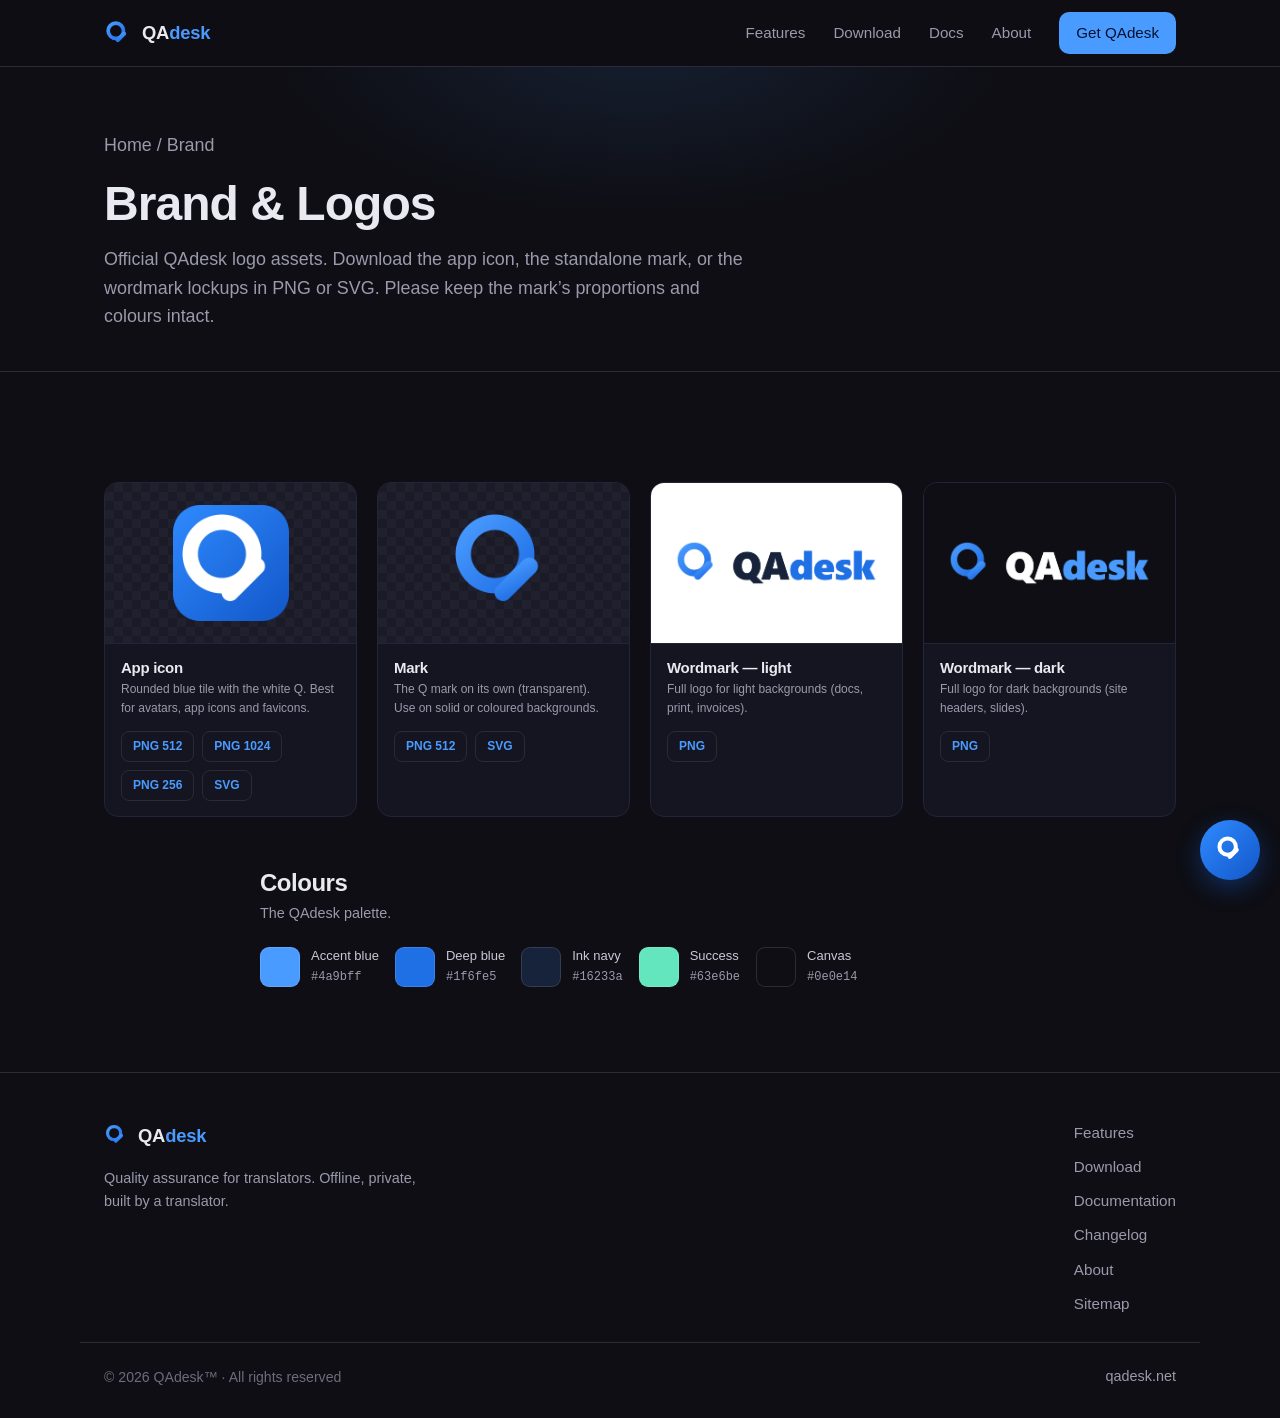
==== brand/index.html @ 5acb509c "Add /brand landing page /brand was a folder of image files with no index, so qadesk.net/brand/ retur" ====
<!DOCTYPE html>
<html lang="en">
<head>
  <meta charset="UTF-8" />
  <meta name="viewport" content="width=device-width, initial-scale=1.0" />
  <title>QAdesk — Brand &amp; Logos</title>
  <meta name="description" content="Official QAdesk logos and brand assets — download the app icon, mark, and wordmark lockups in PNG and SVG." />
  <meta property="og:title" content="QAdesk — Brand &amp; Logos" />
  <meta property="og:description" content="Official QAdesk logos and brand assets in PNG and SVG." />
  <meta property="og:type" content="website" />
  <meta property="og:image" content="https://qadesk.net/assets/og.png" />
  <meta name="twitter:card" content="summary_large_image" />
  <link rel="icon" href="data:image/svg+xml,%3Csvg%20xmlns%3D%27http%3A%2F%2Fwww.w3.org%2F2000%2Fsvg%27%20viewBox%3D%270%200%2064%2064%27%3E%3Cdefs%3E%3ClinearGradient%20id%3D%27g%27%20x1%3D%270%27%20y1%3D%270%27%20x2%3D%271%27%20y2%3D%271%27%3E%3Cstop%20offset%3D%270%27%20stop-color%3D%27%232f8bff%27%2F%3E%3Cstop%20offset%3D%271%27%20stop-color%3D%27%231257c9%27%2F%3E%3C%2FlinearGradient%3E%3C%2Fdefs%3E%3Crect%20width%3D%2764%27%20height%3D%2764%27%20rx%3D%2715%27%20fill%3D%27url%28%23g%29%27%2F%3E%3Ccircle%20cx%3D%2727%27%20cy%3D%2727%27%20r%3D%2717.5%27%20fill%3D%27none%27%20stroke%3D%27%23ffffff%27%20stroke-width%3D%278.5%27%2F%3E%3Crect%20x%3D%2734%27%20y%3D%2726%27%20width%3D%279.5%27%20height%3D%2730%27%20rx%3D%274.75%27%20fill%3D%27%23ffffff%27%20transform%3D%27rotate%2845%2038.75%2041%29%27%2F%3E%3C%2Fsvg%3E" />
  <link rel="icon" type="image/png" sizes="32x32" href="../assets/favicon-32.png" />
  <link rel="icon" type="image/png" sizes="16x16" href="../assets/favicon-16.png" />
  <link rel="apple-touch-icon" href="../assets/apple-touch-icon.png" />
  <link rel="stylesheet" href="../styles.css" />
  <style>
    .asset-grid { display: grid; grid-template-columns: repeat(auto-fill, minmax(250px, 1fr)); gap: 20px; margin-top: 26px; }
    .asset { background: #151521; border: 1px solid #23233a; border-radius: 14px; overflow: hidden; display: flex; flex-direction: column; }
    .asset .pv { height: 160px; display: flex; align-items: center; justify-content: center; padding: 22px; }
    .asset .pv.light { background: #ffffff; }
    .asset .pv.dark { background: #0e0e14; }
    .asset .pv.tile { background: #1b1b28; background-image: linear-gradient(45deg,#20202e 25%,transparent 25%),linear-gradient(-45deg,#20202e 25%,transparent 25%),linear-gradient(45deg,transparent 75%,#20202e 75%),linear-gradient(-45deg,transparent 75%,#20202e 75%); background-size: 18px 18px; background-position: 0 0,0 9px,9px -9px,-9px 0; }
    .asset .pv img { max-width: 100%; max-height: 116px; display: block; }
    .asset .meta { padding: 15px 16px; border-top: 1px solid #23233a; }
    .asset h3 { margin: 0 0 4px; font-size: 15px; }
    .asset p { margin: 0 0 12px; font-size: 12px; color: #9a9aac; }
    .asset .dl { display: flex; flex-wrap: wrap; gap: 8px; }
    .asset .dl a { font-size: 12px; font-weight: 600; padding: 5px 11px; border: 1px solid #2a2a38; border-radius: 8px; color: #4a9bff; text-decoration: none; }
    .asset .dl a:hover { border-color: #4a9bff; background: rgba(74,155,255,.1); }
    .swatches { display: flex; flex-wrap: wrap; gap: 16px; margin-top: 20px; }
    .sw { display: flex; align-items: center; gap: 11px; font-size: 13px; color: #c9c9d6; }
    .sw i { width: 40px; height: 40px; border-radius: 9px; display: inline-block; border: 1px solid rgba(255,255,255,.12); }
    .sw code { font-size: 12px; color: #9a9aac; }
  </style>
</head>
<body>
  <a class="skip-link" href="#main">Skip to content</a>

  <header class="site-header" id="top">
    <nav class="nav container" aria-label="Primary">
      <a class="brand" href="../index.html" aria-label="QAdesk home">
        <span class="brand-mark" aria-hidden="true">
          <svg viewBox="0 0 64 64" width="28" height="28"><defs><linearGradient id="qgh" x1="0" y1="0" x2="1" y2="1"><stop offset="0" stop-color="#4a9bff"/><stop offset="1" stop-color="#1f6fe5"/></linearGradient></defs><circle cx="27" cy="27" r="17.5" fill="none" stroke="url(#qgh)" stroke-width="8.5"/><rect x="34" y="26" width="9.5" height="30" rx="4.75" fill="url(#qgh)" transform="rotate(45 38.75 41)"/></svg>
        </span>
        <span class="brand-name">QA<span class="ac">desk</span></span>
      </a>
      <button class="nav-toggle" aria-expanded="false" aria-controls="nav-links" aria-label="Menu">
        <span></span><span></span><span></span>
      </button>
      <ul class="nav-links" id="nav-links">
        <li><a href="../index.html#features">Features</a></li>
        <li><a href="../download.html">Download</a></li>
        <li><a href="../docs.html">Docs</a></li>
        <li><a href="../about.html">About</a></li>
        <li><a class="btn btn-primary btn-sm" href="../download.html">Get QAdesk</a></li>
      </ul>
    </nav>
  </header>

  <main id="main">
    <section class="page-hero">
      <div class="container">
        <p class="breadcrumb"><a href="../index.html">Home</a> / Brand</p>
        <h1>Brand &amp; Logos</h1>
        <p>Official QAdesk logo assets. Download the app icon, the standalone mark, or the wordmark lockups in PNG or SVG. Please keep the mark&rsquo;s proportions and colours intact.</p>
      </div>
    </section>

    <section class="section">
      <div class="container">
        <div class="asset-grid">

          <div class="asset">
            <div class="pv tile"><img src="qadesk-icon-512.png" alt="QAdesk app icon" /></div>
            <div class="meta">
              <h3>App icon</h3>
              <p>Rounded blue tile with the white Q. Best for avatars, app icons and favicons.</p>
              <div class="dl">
                <a href="qadesk-icon-512.png" download>PNG 512</a>
                <a href="qadesk-icon-1024.png" download>PNG 1024</a>
                <a href="qadesk-icon-256.png" download>PNG 256</a>
                <a href="qadesk-icon.svg" download>SVG</a>
              </div>
            </div>
          </div>

          <div class="asset">
            <div class="pv tile"><img src="qadesk-mark-512.png" alt="QAdesk mark" /></div>
            <div class="meta">
              <h3>Mark</h3>
              <p>The Q mark on its own (transparent). Use on solid or coloured backgrounds.</p>
              <div class="dl">
                <a href="qadesk-mark-512.png" download>PNG 512</a>
                <a href="qadesk-mark.svg" download>SVG</a>
              </div>
            </div>
          </div>

          <div class="asset">
            <div class="pv light"><img src="qadesk-lockup-light.png" alt="QAdesk wordmark on light" /></div>
            <div class="meta">
              <h3>Wordmark — light</h3>
              <p>Full logo for light backgrounds (docs, print, invoices).</p>
              <div class="dl">
                <a href="qadesk-lockup-light.png" download>PNG</a>
              </div>
            </div>
          </div>

          <div class="asset">
            <div class="pv dark"><img src="qadesk-lockup-dark.png" alt="QAdesk wordmark on dark" /></div>
            <div class="meta">
              <h3>Wordmark — dark</h3>
              <p>Full logo for dark backgrounds (site headers, slides).</p>
              <div class="dl">
                <a href="qadesk-lockup-dark.png" download>PNG</a>
              </div>
            </div>
          </div>

        </div>

        <div class="container narrow" style="padding:0; margin-top:52px;">
          <h2 style="font-size:1.5rem; margin-bottom:6px;">Colours</h2>
          <p class="muted small">The QAdesk palette.</p>
          <div class="swatches">
            <div class="sw"><i style="background:#4a9bff"></i><div>Accent blue<br><code>#4a9bff</code></div></div>
            <div class="sw"><i style="background:#1f6fe5"></i><div>Deep blue<br><code>#1f6fe5</code></div></div>
            <div class="sw"><i style="background:#16233a"></i><div>Ink navy<br><code>#16233a</code></div></div>
            <div class="sw"><i style="background:#63e6be"></i><div>Success<br><code>#63e6be</code></div></div>
            <div class="sw"><i style="background:#0e0e14"></i><div>Canvas<br><code>#0e0e14</code></div></div>
          </div>
        </div>
      </div>
    </section>
  </main>

  <footer class="site-footer">
    <div class="container footer-grid">
      <div>
        <div class="brand">
          <span class="brand-mark" aria-hidden="true">
            <svg viewBox="0 0 64 64" width="24" height="24"><defs><linearGradient id="qgf" x1="0" y1="0" x2="1" y2="1"><stop offset="0" stop-color="#4a9bff"/><stop offset="1" stop-color="#1f6fe5"/></linearGradient></defs><circle cx="27" cy="27" r="17.5" fill="none" stroke="url(#qgf)" stroke-width="8.5"/><rect x="34" y="26" width="9.5" height="30" rx="4.75" fill="url(#qgf)" transform="rotate(45 38.75 41)"/></svg>
          </span>
          <span class="brand-name">QA<span class="ac">desk</span></span>
        </div>
        <p class="muted small">Quality assurance for translators. Offline, private, built by a translator.</p>
      </div>
      <nav aria-label="Footer">
        <a href="../index.html#features">Features</a>
        <a href="../download.html">Download</a>
        <a href="../docs.html">Documentation</a>
        <a href="../changelog.html">Changelog</a>
        <a href="../about.html">About</a>
        <a href="../sitemap.xml">Sitemap</a>
      </nav>
    </div>
    <div class="container footer-base">
      <span>© <span data-year></span> QAdesk™ · All rights reserved</span>
      <span class="muted small">qadesk.net</span>
    </div>
  </footer>

  <script src="../main.js" defer></script>
  <script src="../assets/qadesk-chat.js" defer></script>
</body>
</html>
---- styles.css ----
/* QAdesk — qadesk.net  |  brand-matched dark theme */
:root {
  --bg: #0e0e14;
  --bg-2: #14141d;
  --panel: #171722;
  --panel-2: #1d1d2a;
  --border: #2a2a38;
  --ink: #e9e9f1;
  --dim: #9a9aac;
  --faint: #6c6c7e;
  --accent: #4a9bff;
  --accent-2: #9b7bff;
  --critical: #ff6b6b;
  --major: #ffa94d;
  --minor: #ffd43b;
  --warning: #74c0fc;
  --ok: #63e6be;
  --radius: 14px;
  --maxw: 1120px;
  --font: -apple-system, BlinkMacSystemFont, "Segoe UI", Roboto, Helvetica, Arial, sans-serif;
}

* { margin: 0; padding: 0; box-sizing: border-box; }
html { scroll-behavior: smooth; scroll-padding-top: 80px; }
body {
  font-family: var(--font);
  background: var(--bg);
  color: var(--ink);
  line-height: 1.6;
  -webkit-font-smoothing: antialiased;
  overflow-x: hidden;
}
a { color: inherit; text-decoration: none; }
h1, h2, h3 { line-height: 1.15; letter-spacing: -0.02em; }
img { max-width: 100%; }

.container { width: 100%; max-width: var(--maxw); margin: 0 auto; padding: 0 24px; }
.narrow { max-width: 760px; }
.center { text-align: center; }
.muted { color: var(--dim); }
.small { font-size: 0.9rem; }
.big { font-size: 1.15rem; }

.skip-link {
  position: absolute; left: -999px; top: 8px; background: var(--accent); color: #071;
  padding: 8px 14px; border-radius: 8px; z-index: 100;
}
.skip-link:focus { left: 8px; color: #05122e; }

.eyebrow {
  text-transform: uppercase; letter-spacing: 0.14em; font-size: 0.78rem;
  font-weight: 700; color: var(--accent); margin-bottom: 14px;
}
.grad {
  background: linear-gradient(100deg, var(--accent), var(--accent-2));
  -webkit-background-clip: text; background-clip: text; color: transparent;
}

/* ---- buttons ---- */
.btn {
  display: inline-flex; align-items: center; justify-content: center;
  font-weight: 600; font-size: 0.98rem; padding: 12px 22px; border-radius: 10px;
  border: 1px solid transparent; cursor: pointer; transition: transform .12s ease, background .2s ease, border-color .2s ease;
  white-space: nowrap;
}
.btn:hover { transform: translateY(-1px); }
.btn-primary { background: var(--accent); color: #05122e; }
.btn-primary:hover { background: #85b0ff; }
.btn-ghost { background: transparent; color: var(--ink); border-color: var(--border); }
.btn-ghost:hover { border-color: var(--accent); color: var(--accent); }
.btn-sm { padding: 8px 16px; font-size: 0.9rem; }
.btn-lg { padding: 15px 30px; font-size: 1.05rem; }

/* ---- header / nav ---- */
.site-header {
  position: sticky; top: 0; z-index: 50;
  background: rgba(14,14,20,0.82); backdrop-filter: blur(12px);
  border-bottom: 1px solid var(--border);
}
.nav { display: flex; align-items: center; justify-content: space-between; height: 66px; }
.brand { display: inline-flex; align-items: center; gap: 10px; font-weight: 800; font-size: 1.15rem; letter-spacing: -0.01em; }
.brand-mark { display: inline-flex; }
.nav-links { list-style: none; display: flex; align-items: center; gap: 28px; }
.nav-links a { color: var(--dim); font-weight: 500; font-size: 0.95rem; transition: color .15s; }
.nav-links a:hover { color: var(--ink); }
.nav-links .btn { color: #05122e; }
.nav-toggle { display: none; background: none; border: 0; flex-direction: column; gap: 5px; cursor: pointer; padding: 8px; }
.nav-toggle span { width: 22px; height: 2px; background: var(--ink); border-radius: 2px; transition: .2s; }

/* ---- hero ---- */
.hero { padding: 84px 0 64px; position: relative; }
.hero::before {
  content: ""; position: absolute; inset: 0; z-index: -1;
  background:
    radial-gradient(680px 340px at 78% 8%, rgba(74,155,255,0.16), transparent 60%),
    radial-gradient(560px 320px at 12% 40%, rgba(155,123,255,0.10), transparent 60%);
}
.hero-grid { display: grid; grid-template-columns: 1.05fr 0.95fr; gap: 52px; align-items: center; }
.hero-copy h1 { font-size: clamp(2.3rem, 5vw, 3.5rem); font-weight: 800; margin-bottom: 20px; }
.lede { font-size: 1.18rem; color: var(--dim); max-width: 560px; margin-bottom: 30px; }
.lede strong { color: var(--ink); font-weight: 600; }
.hero-cta { display: flex; gap: 14px; flex-wrap: wrap; }
.center-cta { justify-content: center; }
.hero-note { margin-top: 18px; color: var(--faint); font-size: 0.9rem; }

/* screenshot frames (real app captures) */
.shot {
  background: var(--panel); border: 1px solid var(--border); border-radius: var(--radius);
  overflow: hidden; box-shadow: 0 30px 80px -30px rgba(0,0,0,0.8);
}
.shot-bar { display: flex; align-items: center; gap: 7px; padding: 10px 14px; background: var(--bg-2); border-bottom: 1px solid var(--border); }
.shot-bar .dot { width: 11px; height: 11px; border-radius: 50%; background: #33333f; }
.shot-title { margin-left: 10px; color: var(--faint); font-size: 0.82rem; }
.shot img { display: block; width: 100%; height: auto; }
.shot-hero { transform: rotate(0.4deg); }
.shot figcaption { padding: 14px 16px; color: var(--dim); font-size: 0.92rem; border-top: 1px solid var(--border); background: var(--bg-2); }
.shot-grid { display: grid; grid-template-columns: repeat(3, 1fr); gap: 22px; }

/* ---- trust strip ---- */
.strip { border-top: 1px solid var(--border); border-bottom: 1px solid var(--border); background: var(--bg-2); }
.strip-grid { display: grid; grid-template-columns: repeat(4, 1fr); gap: 20px; padding: 34px 24px; text-align: center; }
.stat { display: block; font-size: 2.2rem; font-weight: 800; color: var(--ink); letter-spacing: -0.02em; }
.stat-label { color: var(--dim); font-size: 0.92rem; }

/* ---- sections ---- */
.section { padding: 84px 0; }
.section.alt { background: var(--bg-2); border-top: 1px solid var(--border); border-bottom: 1px solid var(--border); }
.section-head { margin-bottom: 48px; }
.section-head h2, .problem h2, .narrow h2, .download h2 { font-size: clamp(1.7rem, 3.4vw, 2.4rem); font-weight: 800; }
.section-head.center { max-width: 680px; margin-left: auto; margin-right: auto; }
.problem h2 { margin-bottom: 18px; }

/* ---- features ---- */
.feature-grid { display: grid; grid-template-columns: repeat(3, 1fr); gap: 22px; }
.card {
  background: var(--panel); border: 1px solid var(--border); border-radius: var(--radius);
  padding: 28px 26px; transition: border-color .2s ease, transform .2s ease;
}
.card:hover { border-color: rgba(74,155,255,0.5); transform: translateY(-3px); }
.card-icon { font-size: 1.8rem; margin-bottom: 14px; }
.card h3 { font-size: 1.18rem; margin-bottom: 10px; }
.card p { color: var(--dim); font-size: 0.97rem; }

/* ---- steps ---- */
.steps { list-style: none; display: grid; grid-template-columns: repeat(4, 1fr); gap: 22px; counter-reset: s; }
.steps li { background: var(--panel); border: 1px solid var(--border); border-radius: var(--radius); padding: 26px 22px; position: relative; }
.step-n {
  display: inline-flex; align-items: center; justify-content: center; width: 38px; height: 38px;
  border-radius: 10px; background: rgba(74,155,255,0.14); color: var(--accent);
  font-weight: 800; font-size: 1.1rem; margin-bottom: 16px;
}
.steps h3 { font-size: 1.1rem; margin-bottom: 8px; }
.steps p { color: var(--dim); font-size: 0.94rem; }

/* ---- formats ---- */
.format-list { list-style: none; display: flex; flex-wrap: wrap; justify-content: center; gap: 12px; max-width: 860px; margin: 0 auto 26px; }
.format-list li {
  background: var(--panel); border: 1px solid var(--border); border-radius: 999px;
  padding: 9px 18px; font-size: 0.92rem; font-weight: 500; color: var(--ink);
}

/* ---- privacy ---- */
.pill-row { display: flex; flex-wrap: wrap; justify-content: center; gap: 12px; margin-top: 28px; }
.pill { background: var(--panel); border: 1px solid var(--border); border-radius: 999px; padding: 10px 18px; font-size: 0.92rem; font-weight: 500; }

/* ---- maker ---- */
.maker blockquote { font-size: clamp(1.4rem, 3vw, 1.9rem); font-weight: 700; letter-spacing: -0.02em; line-height: 1.35; margin-bottom: 18px; }
.maker { background: radial-gradient(600px 300px at 50% 0%, rgba(74,155,255,0.10), transparent 65%); }

/* ---- download ---- */
.download { background: var(--bg-2); border-top: 1px solid var(--border); }
.download h2 { margin-bottom: 14px; }
.download .hero-cta { margin-top: 26px; }

/* ---- footer ---- */
.site-footer { border-top: 1px solid var(--border); padding: 48px 0 30px; background: var(--bg); }
.footer-grid { display: flex; justify-content: space-between; gap: 30px; flex-wrap: wrap; padding-bottom: 26px; border-bottom: 1px solid var(--border); }
.footer-grid p { margin-top: 12px; max-width: 320px; }
.footer-grid nav { display: flex; flex-direction: column; gap: 10px; }
.footer-grid nav a { color: var(--dim); font-size: 0.95rem; }
.footer-grid nav a:hover { color: var(--ink); }
.footer-base { display: flex; justify-content: space-between; align-items: center; padding-top: 22px; color: var(--faint); font-size: 0.88rem; }

/* ---- responsive ---- */
@media (max-width: 900px) {
  .hero-grid { grid-template-columns: 1fr; gap: 40px; }
  .hero-visual { order: -1; }
  .feature-grid { grid-template-columns: repeat(2, 1fr); }
  .steps { grid-template-columns: repeat(2, 1fr); }
  .strip-grid { grid-template-columns: repeat(2, 1fr); gap: 28px 20px; }
  .shot-grid { grid-template-columns: 1fr; max-width: 560px; margin: 0 auto; }
}
@media (max-width: 640px) {
  .nav-toggle { display: flex; }
  .nav-links {
    position: absolute; top: 66px; left: 0; right: 0; flex-direction: column; align-items: stretch;
    gap: 4px; background: var(--bg-2); border-bottom: 1px solid var(--border); padding: 14px 24px 20px;
    display: none;
  }
  .nav-links.open { display: flex; }
  .nav-links li { width: 100%; }
  .nav-links a { display: block; padding: 10px 0; }
  .nav-links .btn { margin-top: 8px; }
  .feature-grid, .steps { grid-template-columns: 1fr; }
  .section { padding: 60px 0; }
  .hero { padding: 56px 0 48px; }
}

@media (prefers-reduced-motion: reduce) {
  html { scroll-behavior: auto; }
  .btn:hover, .card:hover { transform: none; }
}

/* ============ interior pages ============ */
.page-hero { padding: 64px 0 40px; position: relative; border-bottom: 1px solid var(--border); }
.page-hero::before {
  content: ""; position: absolute; inset: 0; z-index: -1;
  background: radial-gradient(620px 300px at 50% -10%, rgba(74,155,255,0.12), transparent 60%);
}
.page-hero h1 { font-size: clamp(2rem, 4.4vw, 3rem); font-weight: 800; margin-bottom: 14px; }
.page-hero p { color: var(--dim); font-size: 1.12rem; max-width: 640px; }
.breadcrumb { color: var(--faint); font-size: 0.9rem; margin-bottom: 16px; }
.breadcrumb a:hover { color: var(--accent); }

/* download */
.dl-card {
  background: var(--panel); border: 1px solid var(--border); border-radius: var(--radius);
  padding: 34px; text-align: center; max-width: 620px; margin: 0 auto 20px;
}
.dl-card .os { font-size: 2.4rem; margin-bottom: 8px; }
.dl-card h2 { font-size: 1.5rem; margin-bottom: 6px; }
.dl-meta { color: var(--faint); font-size: 0.9rem; margin: 14px 0 22px; }
.dl-badge { display: inline-block; background: rgba(99,230,190,0.14); color: var(--ok); font-size: 0.78rem; font-weight: 700; padding: 4px 12px; border-radius: 999px; margin-bottom: 18px; letter-spacing: .03em; }
.req-grid { display: grid; grid-template-columns: repeat(2, 1fr); gap: 18px; margin-top: 12px; }
.req-grid .card h3 { font-size: 1.05rem; margin-bottom: 10px; }
.req-grid ul { list-style: none; }
.req-grid li { color: var(--dim); font-size: 0.95rem; padding: 4px 0 4px 22px; position: relative; }
.req-grid li::before { content: "✓"; color: var(--accent); position: absolute; left: 0; }
.note { background: rgba(255,169,77,0.09); border: 1px solid rgba(255,169,77,0.3); border-radius: 10px; padding: 16px 18px; color: var(--dim); font-size: 0.94rem; max-width: 620px; margin: 22px auto 0; }
.note strong { color: var(--ink); }

/* docs */
.doc-layout { display: grid; grid-template-columns: 220px 1fr; gap: 44px; align-items: start; }
.doc-nav { position: sticky; top: 90px; }
.doc-nav h4 { font-size: 0.78rem; text-transform: uppercase; letter-spacing: .12em; color: var(--faint); margin: 18px 0 8px; }
.doc-nav a { display: block; color: var(--dim); font-size: 0.94rem; padding: 5px 0; }
.doc-nav a:hover { color: var(--accent); }
.doc-content h2 { font-size: 1.5rem; margin: 40px 0 14px; scroll-margin-top: 90px; }
.doc-content h2:first-child { margin-top: 0; }
.doc-content h3 { font-size: 1.12rem; margin: 22px 0 8px; }
.doc-content p, .doc-content li { color: var(--dim); }
.doc-content p { margin-bottom: 12px; }
.doc-content ul, .doc-content ol { margin: 0 0 14px 22px; }
.doc-content li { margin-bottom: 6px; }
.doc-content strong { color: var(--ink); }
.doc-content code { background: var(--panel-2); border: 1px solid var(--border); border-radius: 5px; padding: 1px 6px; font-size: 0.88em; color: var(--accent); }
.kbd { background: var(--panel-2); border: 1px solid var(--border); border-bottom-width: 2px; border-radius: 5px; padding: 1px 7px; font-size: 0.85em; font-weight: 600; color: var(--ink); }

/* changelog */
.log { max-width: 760px; margin: 0 auto; }
.log-entry { display: grid; grid-template-columns: 150px 1fr; gap: 24px; padding: 26px 0; border-bottom: 1px solid var(--border); }
.log-ver { font-weight: 800; font-size: 1.15rem; }
.log-date { color: var(--faint); font-size: 0.88rem; margin-top: 4px; }
.log-tag { display: inline-block; font-size: 0.72rem; font-weight: 700; text-transform: uppercase; letter-spacing: .04em; padding: 2px 8px; border-radius: 5px; margin-right: 8px; }
.log-tag.new { background: rgba(99,230,190,0.14); color: var(--ok); }
.log-tag.fix { background: rgba(116,192,252,0.14); color: var(--warning); }
.log-tag.imp { background: rgba(155,123,255,0.16); color: var(--accent-2); }
.log-body ul { list-style: none; }
.log-body li { color: var(--dim); padding: 6px 0; font-size: 0.96rem; }

/* about */
.about-lead { font-size: 1.25rem; color: var(--ink); font-weight: 500; line-height: 1.6; }
.about-body p { color: var(--dim); margin-bottom: 16px; font-size: 1.02rem; }

/* inline framed screenshots inside content */
.doc-content .shot { margin: 18px 0 30px; }
.dl-shot { max-width: 780px; margin: 56px auto 0; }
.dl-shot figcaption { text-align: center; }

@media (max-width: 820px) {
  .doc-layout { grid-template-columns: 1fr; gap: 24px; }
  .doc-nav { position: static; display: flex; flex-wrap: wrap; gap: 4px 16px; border: 1px solid var(--border); border-radius: 10px; padding: 12px 16px; }
  .doc-nav h4 { width: 100%; margin: 8px 0 2px; }
  .req-grid { grid-template-columns: 1fr; }
  .log-entry { grid-template-columns: 1fr; gap: 10px; }
}

.brand-name .ac { color: var(--accent); }
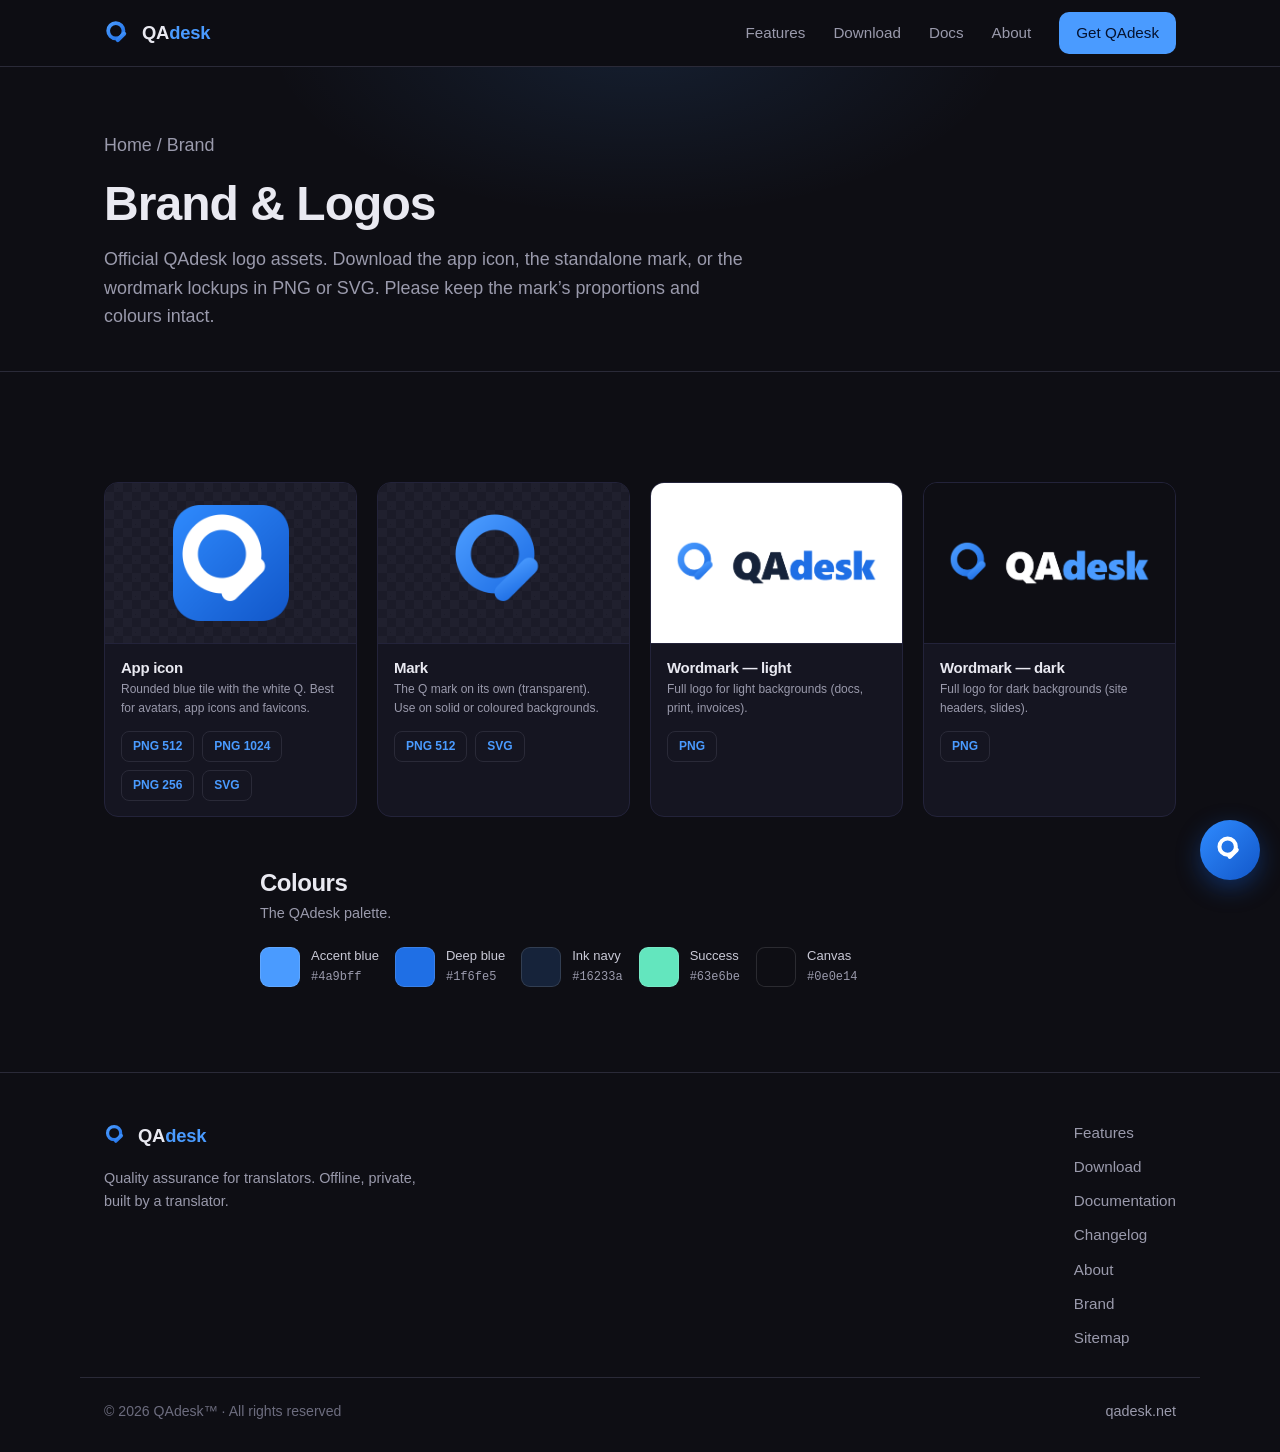
==== commit d672d1ff: "Add Brand link to the site footer Link the new /brand page from every page's footer nav.  Co-Authore" ====
--- a/brand/index.html
+++ b/brand/index.html
@@ -154,6 +154,7 @@
         <a href="../docs.html">Documentation</a>
         <a href="../changelog.html">Changelog</a>
         <a href="../about.html">About</a>
+        <a href="../brand/">Brand</a>
         <a href="../sitemap.xml">Sitemap</a>
       </nav>
     </div>
